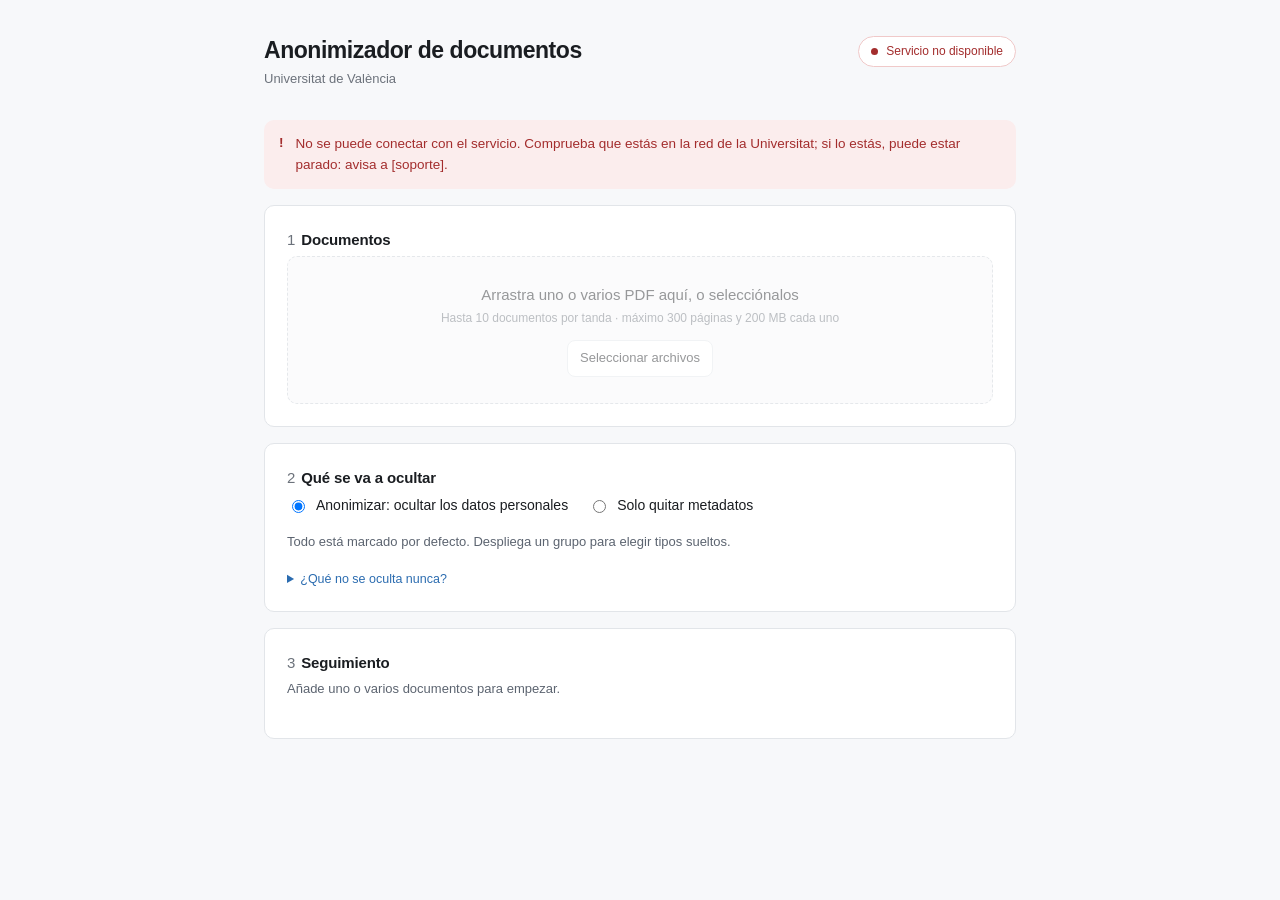
==== app/web/index.html @ 6a5a2639 "solo quitar metadatos, con aviso de contenido sin revisar y de firma digital" ====
<!DOCTYPE html>
<html lang="es">
<head>
<meta charset="utf-8">
<meta name="viewport" content="width=device-width, initial-scale=1">
<title>Anonimizador de documentos</title>
<link rel="stylesheet" href="styles.css">
</head>
<body>

<div class="wrap">

  <header>
    <div>
      <h1 id="titulo">Anonimizador de documentos</h1>
      <div class="org" id="organizacion">Universitat de València</div>
    </div>
    <div class="health" id="salud" role="status">
      <span class="dot"></span><span id="saludTexto">Comprobando el servicio…</span>
    </div>
  </header>

  <div class="banner down hidden" id="avisoServicio">
    <span class="mark">!</span><span id="avisoServicioTexto"></span>
  </div>

  <!-- 1 · Documentos -->
  <section class="card">
    <div class="card-head">
      <h2><span class="step">1</span>Documentos</h2>
      <span class="count" id="elegidos"></span>
    </div>
    <div class="drop" id="zona">
      <strong id="zonaTitulo">Arrastra uno o varios PDF aquí, o selecciónalos</strong>
      <small id="zonaLimites"></small>
      <div><button class="btn" id="elegir" type="button">Seleccionar archivos</button></div>
      <input type="file" id="ficheros" accept="application/pdf,.pdf" multiple hidden>
    </div>
    <div class="fichas hidden" id="fichas"></div>
    <div class="rechazos hidden" id="rechazos"></div>
    <div class="banner warn hidden" id="avisoTanda">
      <span class="mark">i</span><span id="avisoTandaTexto"></span>
    </div>
  </section>

  <!-- 2 · Qué se va a ocultar -->
  <section class="card">
    <div class="card-head">
      <h2><span class="step">2</span>Qué se va a ocultar</h2>
      <span class="count" id="activos"></span>
    </div>
    <div class="tratamiento" role="radiogroup" aria-labelledby="tratamientoTitulo">
      <span class="sr" id="tratamientoTitulo"></span>
      <label><input type="radio" name="tratamiento" id="tratAnonimizar" value="anonymize" checked>
        <span id="tratAnonimizarTexto"></span></label>
      <label><input type="radio" name="tratamiento" id="tratMetadatos" value="metadata_only">
        <span id="tratMetadatosTexto"></span></label>
    </div>
    <div class="banner warn hidden" id="avisoMetadatos">
      <span class="mark">!</span><span id="avisoMetadatosTexto"></span>
    </div>
    <div id="paraAnonimizar">
    <p class="hint" id="ayudaTipos"></p>
    <div id="grupos"></div>
    <p class="visibles hidden" id="visibles"></p>
    <details class="nunca">
      <summary id="nuncaTitulo"></summary>
      <ul id="nuncaLista"></ul>
    </details>
    </div>
    <div class="applies hidden" id="seAplica"></div>
  </section>

  <!-- 3 · Seguimiento -->
  <section class="card">
    <div class="card-head"><h2><span class="step">3</span>Seguimiento</h2></div>

    <p class="hint" id="vacio"></p>

    <div id="seguimiento" class="hidden">
      <div class="summary" id="resumen"></div>
      <div class="current hidden" id="enCurso">
        <div class="top"><span id="enCursoTexto"></span><span class="sub" id="enCursoPorcentaje"></span></div>
        <div class="bar"><i id="barra"></i></div>
      </div>
      <div class="banner warn hidden" id="avisoCola">
        <span class="mark">i</span><span id="avisoColaTexto"></span>
      </div>
      <div id="lista"></div>
      <div class="retention hidden"><span>&#9432;</span><span id="retencion"></span></div>
    </div>

    <div class="acciones-pie">
      <button class="btn primary hidden" id="anonimizar" type="button">Anonimizar</button>
    </div>
  </section>

</div>

<div class="toast hidden" id="aviso" role="status">
  <span class="mark warnmark">!</span>
  <span class="spacer">
    <span class="t" id="avisoTitulo"></span>
    <span class="s" id="avisoTexto"></span>
  </span>
  <button class="x" id="avisoCerrar" type="button" aria-label="Cerrar aviso">&times;</button>
</div>

<div class="overlay hidden" id="confirmacion">
  <div class="dialog" role="dialog" aria-modal="true" aria-labelledby="confTitulo">
    <h3 id="confTitulo"></h3>
    <p id="confTexto"></p>
    <div class="acts">
      <button class="btn" id="confNo" type="button">Cancelar</button>
      <button class="btn danger-solid" id="confSi" type="button">Eliminar</button>
    </div>
  </div>
</div>

<script type="module" src="js/main.js"></script>
</body>
</html>
---- app/web/styles.css ----
/*
 * Aspecto de la interfaz.
 *
 * Sigue la referencia visual acordada: fondo claro, tarjetas de borde fino,
 * mucho aire y color solo donde significa algo —azul en lo editable, verde en
 * lo terminado, ámbar en lo que hay que revisar, rojo en lo destructivo—.
 * Tipografía del sistema: la red del ayuntamiento puede no tener salida a
 * internet, y así no se pide nada a terceros desde los equipos municipales.
 *
 * Contraste WCAG AA: todo texto llega a 4,5:1 sobre su fondo (--faint era
 * #8A9099, 3,0:1) y el borde de la casilla sin marcar a 3:1 (era #C7CDD4, 1,6:1).
 */
:root{
  --ink:#1A1D21; --muted:#5C6470; --faint:#6C727B; --line:#E2E5E9;
  --page:#F7F8FA; --card:#FFFFFF;
  --accent:#2B6CB0; --accent-soft:#EBF2F9;
  --ok:#2F6B3A; --ok-soft:#EAF2EC;
  --warn:#8A5A00; --warn-soft:#FBF3E4;
  --danger:#A32D2D; --danger-soft:#FBEDED;
  --radius:10px;
  --sans:-apple-system,BlinkMacSystemFont,"Segoe UI",Roboto,"Helvetica Neue",Arial,sans-serif;
}
*{box-sizing:border-box}
body{margin:0;background:var(--page);color:var(--ink);font-family:var(--sans);font-size:15px;line-height:1.6;-webkit-font-smoothing:antialiased}
.wrap{max-width:800px;margin:0 auto;padding:36px 24px 96px}
.hidden{display:none!important}

header{display:flex;align-items:flex-start;justify-content:space-between;gap:20px;margin-bottom:30px}
h1{font-size:23px;font-weight:600;letter-spacing:-0.02em;margin:0;line-height:1.25}
.org{font-size:13px;color:var(--faint);margin-top:4px}
.health{display:flex;align-items:center;gap:8px;border:1px solid var(--line);background:#fff;border-radius:20px;padding:5px 12px;font-size:12px;color:var(--muted);white-space:nowrap}
.dot{width:7px;height:7px;border-radius:50%;background:var(--ok);flex:none}
.health.warn{border-color:#EBD9B0;color:var(--warn)}
.health.warn .dot{background:var(--warn)}
.health.down{border-color:#F0C9C9;color:var(--danger)}
.health.down .dot{background:var(--danger)}

.card{background:var(--card);border:1px solid var(--line);border-radius:var(--radius);padding:22px;margin-bottom:16px}
.card-head{display:flex;align-items:baseline;justify-content:space-between;gap:12px;margin-bottom:4px}
h2{font-size:15px;font-weight:600;margin:0;letter-spacing:-0.01em}
.step{color:var(--faint);font-weight:400;margin-right:6px}
.count{font-size:12px;color:var(--faint);white-space:nowrap}
.hint{font-size:13px;color:var(--muted);margin:0 0 16px}
.tratamiento{display:flex;flex-wrap:wrap;gap:8px 20px;margin:0 0 16px;font-size:14px}
.tratamiento label{display:flex;gap:8px;align-items:center;cursor:pointer}
.tratamiento input:focus-visible{outline:2px solid var(--accent, currentColor);outline-offset:2px}
.sr{position:absolute;width:1px;height:1px;overflow:hidden;clip:rect(0 0 0 0);white-space:nowrap}
#avisoMetadatos{margin:0 0 16px}

.drop{border:1px dashed #C7CDD4;border-radius:var(--radius);background:var(--page);padding:26px 16px;text-align:center}
.drop strong{display:block;font-weight:500;font-size:15px}
.drop small{color:var(--faint);font-size:12px;display:block;margin:2px 0 12px}
.drop.dragging{border-color:var(--accent);background:var(--accent-soft)}
.drop.disabled{opacity:.45;pointer-events:none}

.banner{border-radius:var(--radius);padding:13px 15px;display:flex;gap:12px;align-items:flex-start;font-size:13.5px;margin:16px 0 0}
.banner.down{background:var(--danger-soft);color:var(--danger);margin:0 0 16px}
.banner.warn{background:var(--warn-soft);color:var(--warn)}
.banner b{font-weight:600}
.mark{flex:none;font-weight:700;line-height:1.5}
.warnmark{color:var(--warn)}

/* Tipos de dato */
.grp{border-bottom:1px solid var(--line)}
.grp:last-of-type{border-bottom:0}
.grp-head{display:flex;align-items:flex-start;gap:11px;padding:12px 0;cursor:pointer;user-select:none}
.grp-head:focus-visible,.row:focus-visible,.btn:focus-visible,summary:focus-visible{outline:2px solid var(--accent);outline-offset:2px}
.grp-body{padding:2px 0 14px 27px}
.row{display:flex;align-items:flex-start;gap:11px;padding:7px 0;cursor:pointer}
.tick{flex:none;width:16px;height:16px;border-radius:4px;background:var(--accent);position:relative;margin-top:3px}
.tick::after{content:"";position:absolute;left:5px;top:2px;width:4px;height:8px;border:solid #fff;border-width:0 1.5px 1.5px 0;transform:rotate(45deg)}
.tick.off{background:#fff;border:1.5px solid #8F959C}
.tick.off::after{display:none}
.tick.mixed::after{left:3px;top:6.5px;width:8px;height:0;border-width:0 0 1.5px 0;transform:none}
.grp-name{font-size:14px;font-weight:500}
.type-name{font-size:13.5px}
.row.off .type-name{color:var(--muted)}
.desc{font-size:12px;color:var(--faint);line-height:1.5;margin-top:1px;display:block}
.chev{flex:none;color:var(--faint);font-size:11px;margin-top:5px}
.grp.open .chev{transform:rotate(180deg)}
.n{flex:none;font-size:12px;color:var(--faint);margin-top:3px}
.spacer{flex:1;min-width:0}
.qr-warn{margin:4px 0 6px 27px;font-size:12.5px;background:var(--warn-soft);color:var(--warn);border-radius:8px;padding:9px 12px;line-height:1.55}
.visibles{font-size:12.5px;color:var(--warn);background:var(--warn-soft);border-radius:8px;padding:9px 12px;margin:14px 0 0}
.applies{display:flex;gap:8px;align-items:center;font-size:12.5px;color:var(--muted);border-top:1px solid var(--line);margin-top:14px;padding-top:13px}
.nunca{margin-top:14px;font-size:12.5px;color:var(--muted)}
.nunca summary{cursor:pointer;color:var(--accent)}
.nunca ul{margin:8px 0 0;padding-left:20px}

/* Fichas de los documentos elegidos (paso 1) */
.fichas{display:flex;flex-wrap:wrap;gap:14px;margin-top:16px}
.ficha{position:relative;width:104px;display:flex;flex-direction:column;align-items:center;gap:6px}
.ficha .hoja{width:56px;height:70px;flex:none}
.ficha .nombre{font-size:12px;line-height:1.35;text-align:center;width:100%;
  display:-webkit-box;-webkit-line-clamp:2;-webkit-box-orient:vertical;overflow:hidden;word-break:break-word}
.ficha .peso{font-size:11px;color:var(--faint)}
.ficha .motivo{font-size:11px;color:var(--danger);line-height:1.35;text-align:center}
.ficha .quitar{position:absolute;top:-6px;right:2px;width:20px;height:20px;border-radius:50%;
  border:1px solid var(--line);background:#fff;color:var(--muted);font-size:13px;line-height:1;
  cursor:pointer;display:none;padding:0}
.ficha:hover .quitar,.ficha .quitar:focus-visible{display:block}
.ficha .quitar:hover{color:var(--danger);border-color:#F0C9C9}
.ficha .progreso{width:100%;height:4px;background:var(--line);border-radius:2px;overflow:hidden}
.ficha .progreso>i{display:block;height:100%;background:var(--accent);width:0}
.ficha.err .nombre{color:var(--danger)}

.rechazos{margin-top:14px;display:flex;flex-direction:column;gap:10px}
.rechazo{background:var(--danger-soft);border-radius:var(--radius);padding:12px 15px;font-size:13px;line-height:1.5}
.rechazo b{display:block;font-weight:600;color:var(--danger)}
.rechazo .fich{color:var(--muted);font-size:12px}

/* Seguimiento */
.summary{font-size:13px;color:var(--muted);margin-bottom:14px}
.current{background:var(--page);border-radius:var(--radius);padding:14px 16px;margin-bottom:14px}
.current .top{display:flex;justify-content:space-between;gap:12px;font-size:14px}
.current .sub{color:var(--faint);font-size:13px}
.bar{height:5px;background:var(--line);border-radius:3px;overflow:hidden;margin-top:10px}
.bar>i{display:block;height:100%;background:var(--accent);width:0}

.doc{display:flex;align-items:center;gap:13px;padding:13px 0;border-bottom:1px solid var(--line)}
.doc:last-child{border-bottom:0}
.ico{flex:none;width:30px;height:30px;border-radius:7px;display:flex;align-items:center;justify-content:center;font-size:13px;font-weight:700}
.ico.done{background:var(--ok-soft);color:var(--ok)}
.ico.part{background:var(--warn-soft);color:var(--warn)}
.ico.run{background:var(--accent-soft);color:var(--accent)}
.ico.wait{background:var(--page);color:var(--faint);border:1px solid var(--line)}
.ico.err{background:var(--danger-soft);color:var(--danger)}
.doc .meta{flex:1;min-width:0}
.doc .name{font-size:14px;white-space:nowrap;overflow:hidden;text-overflow:ellipsis;display:block}
.doc .st{font-size:12.5px;color:var(--muted);margin-top:1px;display:block}
.doc .st.part{color:var(--warn)}
.doc .st.err{color:var(--danger)}
.doc .st.run{color:var(--accent)}
.doc .note{font-size:12px;color:var(--warn);margin-top:3px;display:block}
.acts{display:flex;gap:6px;flex:none}

.btn{font:inherit;font-size:13px;padding:7px 12px;border:1px solid var(--line);background:#fff;border-radius:8px;cursor:pointer;color:var(--ink);white-space:nowrap}
.btn:hover{background:var(--page)}
.btn.primary{background:var(--ink);color:#fff;border-color:var(--ink)}
.btn.primary:hover{background:#33373d}
.btn.danger{color:var(--danger);border-color:#F0C9C9}
.btn.danger:hover{background:var(--danger-soft)}
.btn[disabled]{opacity:.5;cursor:default}
.btn.danger-solid{background:var(--danger);color:#fff;border-color:var(--danger)}
.acciones-pie{margin-top:16px;display:flex;justify-content:flex-end}
.retention{font-size:12.5px;color:var(--muted);margin-top:16px;display:flex;gap:8px}

.toast{position:fixed;right:20px;bottom:20px;max-width:360px;background:#fff;border:1px solid var(--line);border-left:3px solid var(--warn);border-radius:10px;box-shadow:0 8px 24px rgba(20,24,30,.12);padding:14px 16px;display:flex;gap:12px;align-items:flex-start;font-size:13px;z-index:10}
.toast .t{font-weight:600;color:var(--ink);display:block}
.toast .s{color:var(--muted);margin-top:2px;line-height:1.5;display:block}
.toast .x{flex:none;border:0;background:none;font-size:18px;line-height:1;color:var(--faint);cursor:pointer;padding:0 2px}

.overlay{position:fixed;inset:0;background:rgba(20,24,30,.35);display:flex;align-items:center;justify-content:center;padding:20px;z-index:20}
.dialog{background:#fff;border-radius:12px;max-width:420px;width:100%;padding:22px}
.dialog h3{margin:0 0 8px;font-size:16px;font-weight:600}
.dialog p{margin:0 0 18px;font-size:13.5px;color:var(--muted)}
.dialog .acts{justify-content:flex-end}

@media (max-width:600px){
  .wrap{padding:24px 16px 96px}
  header{flex-direction:column}
  .doc{flex-wrap:wrap}
  .acts{width:100%;padding-left:43px}
  .toast{left:16px;right:16px;max-width:none}
}
@media (prefers-reduced-motion:reduce){*{transition:none!important}}
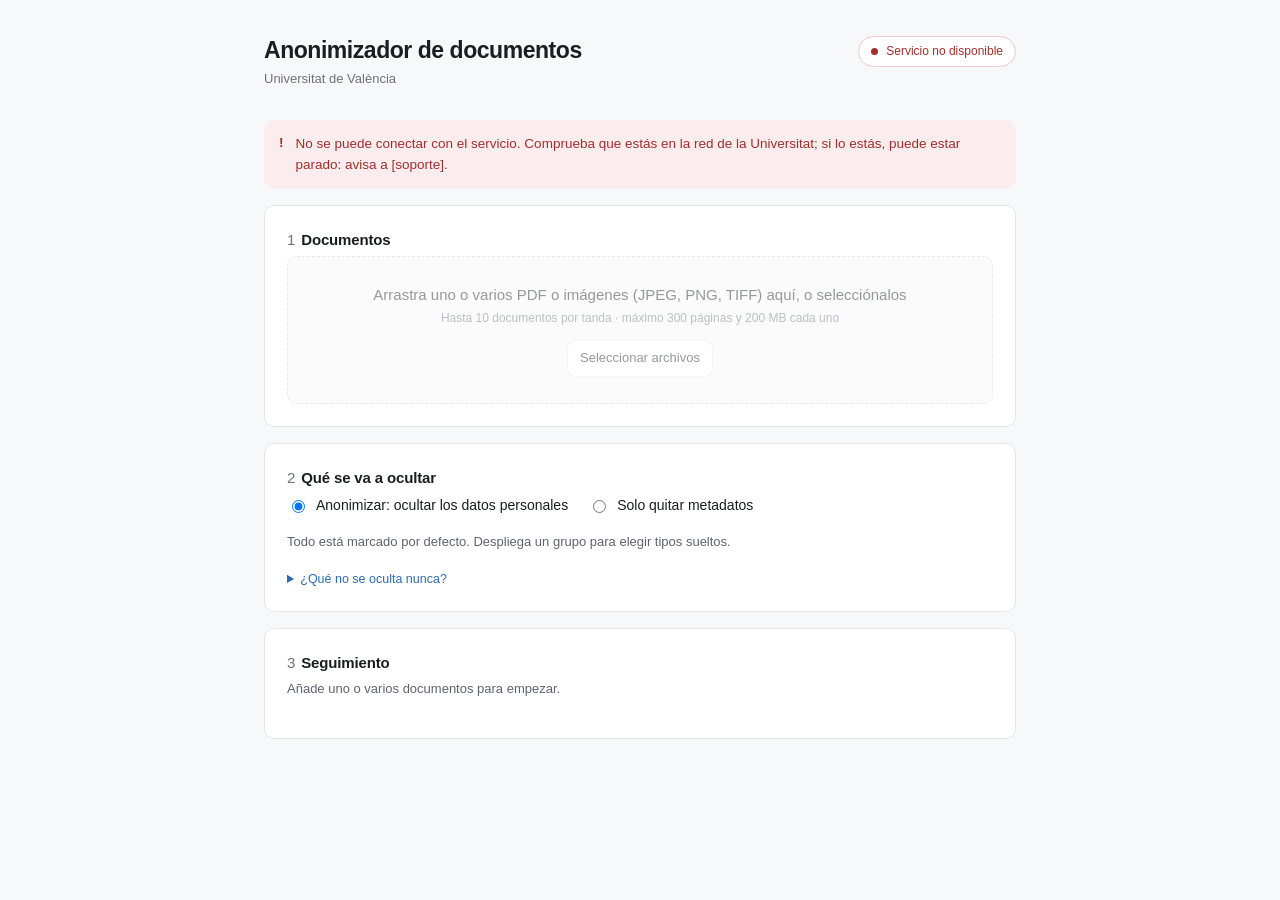
==== commit 4262e3c0: "imagenes JPEG, PNG y TIFF: salen en su formato, por el camino escaneado y sin metadatos" ====
--- a/app/web/index.html
+++ b/app/web/index.html
@@ -31,10 +31,10 @@
       <span class="count" id="elegidos"></span>
     </div>
     <div class="drop" id="zona">
-      <strong id="zonaTitulo">Arrastra uno o varios PDF aquí, o selecciónalos</strong>
+      <strong id="zonaTitulo">Arrastra uno o varios PDF o imágenes aquí, o selecciónalos</strong>
       <small id="zonaLimites"></small>
       <div><button class="btn" id="elegir" type="button">Seleccionar archivos</button></div>
-      <input type="file" id="ficheros" accept="application/pdf,.pdf" multiple hidden>
+      <input type="file" id="ficheros" accept="application/pdf,.pdf,image/jpeg,.jpg,.jpeg,image/png,.png,image/tiff,.tif,.tiff" multiple hidden>
     </div>
     <div class="fichas hidden" id="fichas"></div>
     <div class="rechazos hidden" id="rechazos"></div>
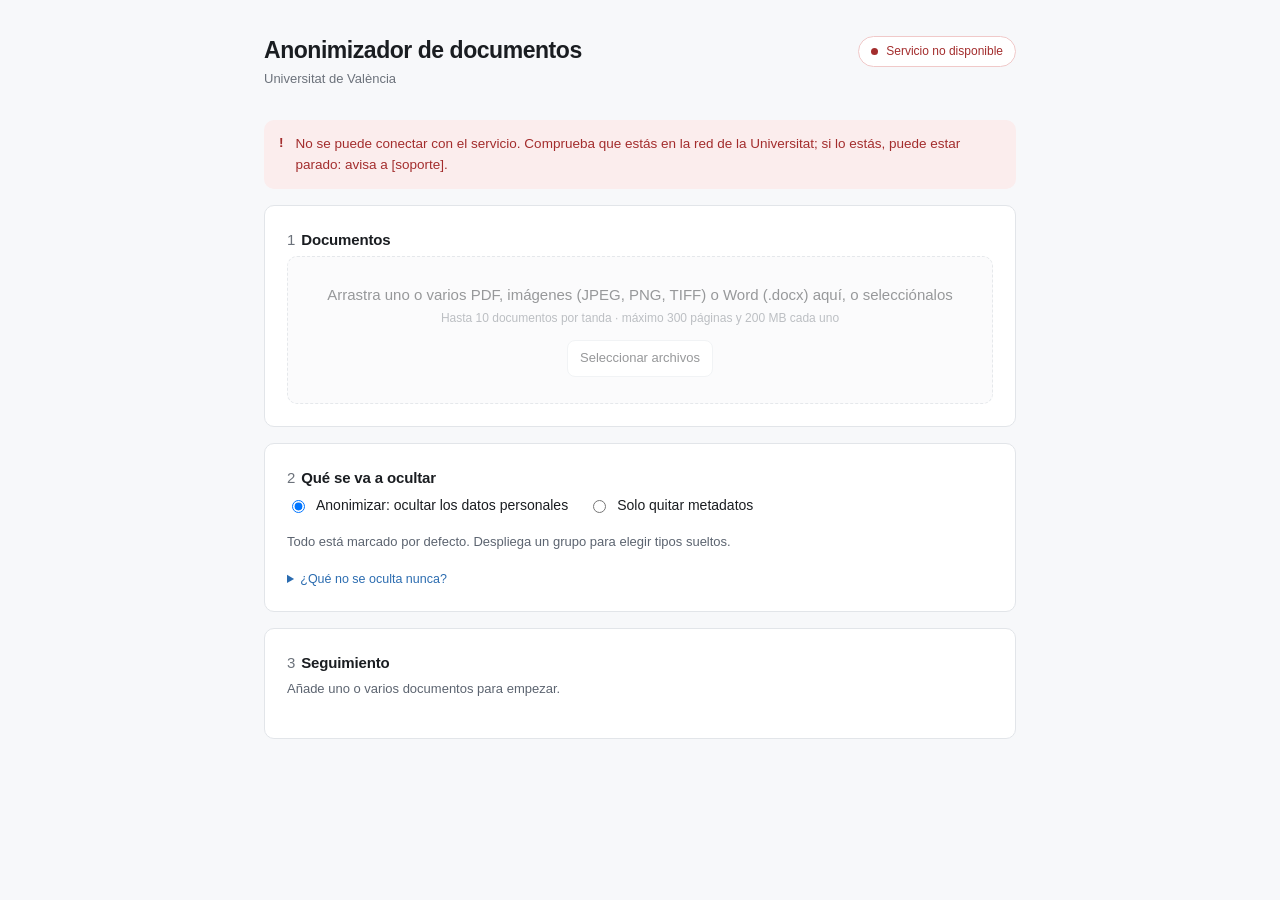
==== commit 1575e1e8: "documentos de Word: el dato se sustituye por su tipo; limpieza, imagenes incrustadas, informe y corp" ====
--- a/app/web/index.html
+++ b/app/web/index.html
@@ -31,10 +31,10 @@
       <span class="count" id="elegidos"></span>
     </div>
     <div class="drop" id="zona">
-      <strong id="zonaTitulo">Arrastra uno o varios PDF o imágenes aquí, o selecciónalos</strong>
+      <strong id="zonaTitulo">Arrastra uno o varios PDF, imágenes o Word aquí, o selecciónalos</strong>
       <small id="zonaLimites"></small>
       <div><button class="btn" id="elegir" type="button">Seleccionar archivos</button></div>
-      <input type="file" id="ficheros" accept="application/pdf,.pdf,image/jpeg,.jpg,.jpeg,image/png,.png,image/tiff,.tif,.tiff" multiple hidden>
+      <input type="file" id="ficheros" accept="application/pdf,.pdf,image/jpeg,.jpg,.jpeg,image/png,.png,image/tiff,.tif,.tiff,application/vnd.openxmlformats-officedocument.wordprocessingml.document,.docx,.doc" multiple hidden>
     </div>
     <div class="fichas hidden" id="fichas"></div>
     <div class="rechazos hidden" id="rechazos"></div>
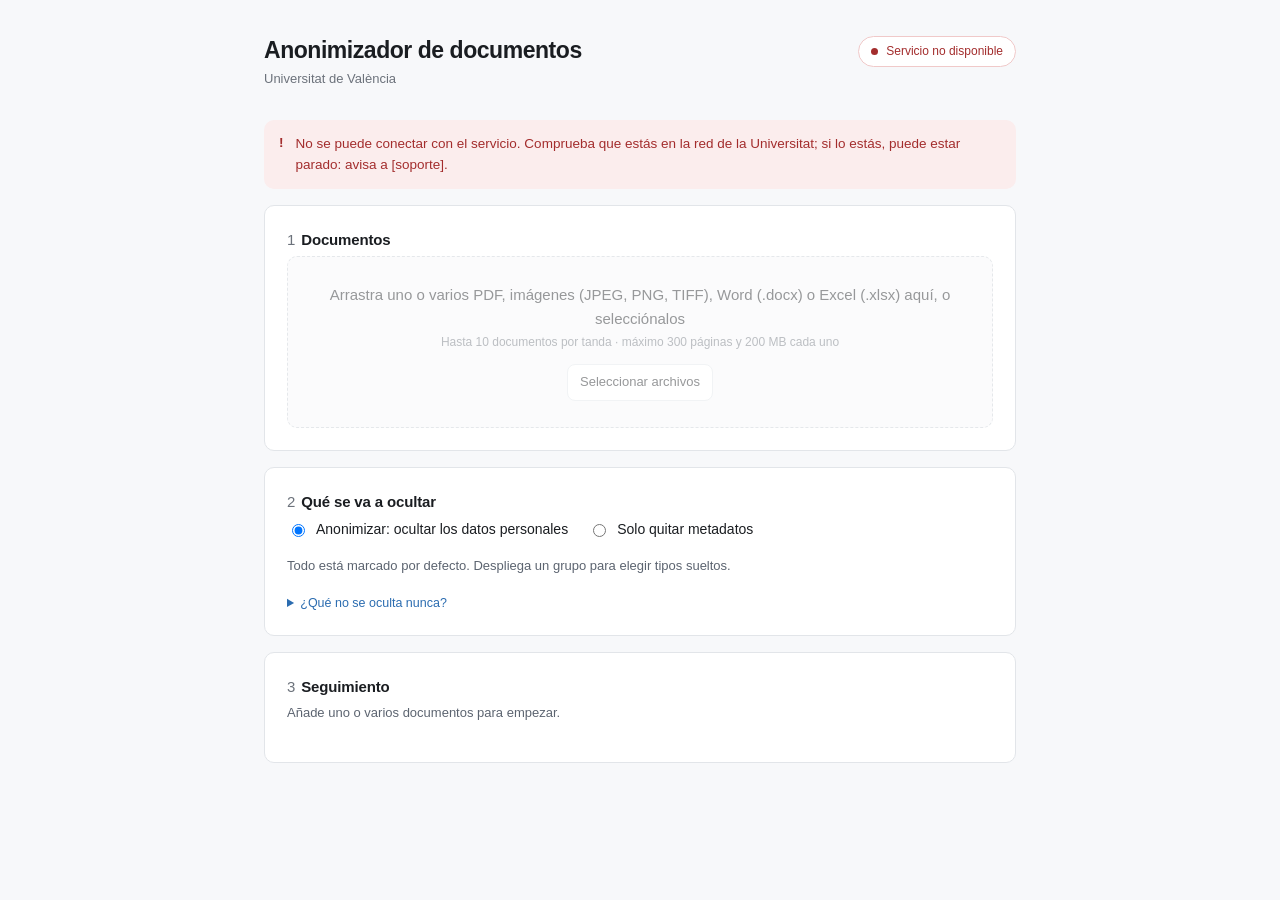
==== commit 6ebc45c8: "hojas de Excel: la columna personal conserva su cabecera y lleva el marcador; tablas dinamicas fuera" ====
--- a/app/web/index.html
+++ b/app/web/index.html
@@ -31,10 +31,10 @@
       <span class="count" id="elegidos"></span>
     </div>
     <div class="drop" id="zona">
-      <strong id="zonaTitulo">Arrastra uno o varios PDF, imágenes o Word aquí, o selecciónalos</strong>
+      <strong id="zonaTitulo">Arrastra uno o varios PDF, imágenes, Word o Excel aquí, o selecciónalos</strong>
       <small id="zonaLimites"></small>
       <div><button class="btn" id="elegir" type="button">Seleccionar archivos</button></div>
-      <input type="file" id="ficheros" accept="application/pdf,.pdf,image/jpeg,.jpg,.jpeg,image/png,.png,image/tiff,.tif,.tiff,application/vnd.openxmlformats-officedocument.wordprocessingml.document,.docx,.doc" multiple hidden>
+      <input type="file" id="ficheros" accept="application/pdf,.pdf,image/jpeg,.jpg,.jpeg,image/png,.png,image/tiff,.tif,.tiff,application/vnd.openxmlformats-officedocument.wordprocessingml.document,.docx,.doc,application/vnd.openxmlformats-officedocument.spreadsheetml.sheet,.xlsx,.xls" multiple hidden>
     </div>
     <div class="fichas hidden" id="fichas"></div>
     <div class="rechazos hidden" id="rechazos"></div>
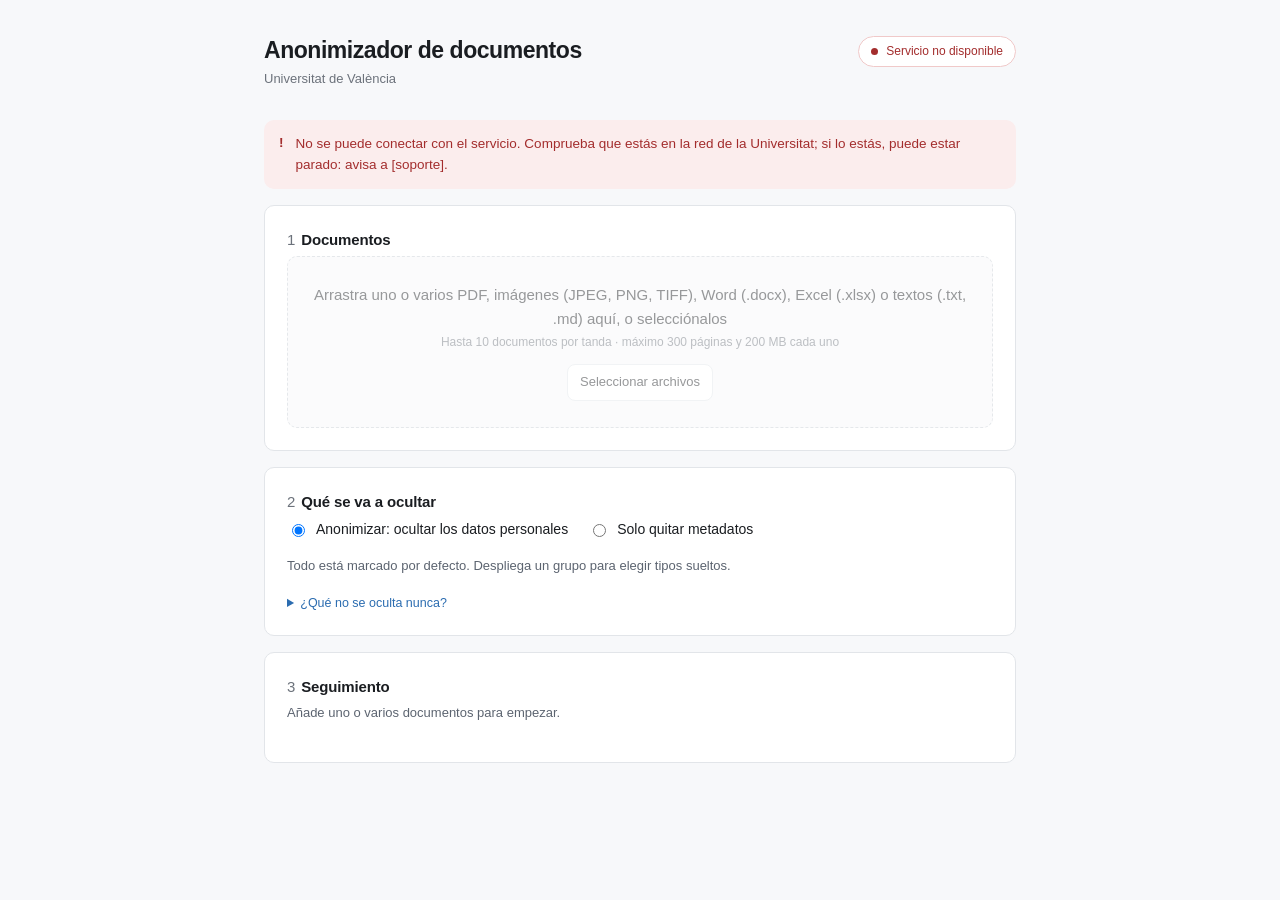
==== commit 6921b6b4: "texto plano y Markdown: anonimizar y solo quitar metadatos, en su codificacion y respetando la sinta" ====
--- a/app/web/index.html
+++ b/app/web/index.html
@@ -31,10 +31,10 @@
       <span class="count" id="elegidos"></span>
     </div>
     <div class="drop" id="zona">
-      <strong id="zonaTitulo">Arrastra uno o varios PDF, imágenes, Word o Excel aquí, o selecciónalos</strong>
+      <strong id="zonaTitulo">Arrastra uno o varios PDF, imágenes, Word, Excel o textos aquí, o selecciónalos</strong>
       <small id="zonaLimites"></small>
       <div><button class="btn" id="elegir" type="button">Seleccionar archivos</button></div>
-      <input type="file" id="ficheros" accept="application/pdf,.pdf,image/jpeg,.jpg,.jpeg,image/png,.png,image/tiff,.tif,.tiff,application/vnd.openxmlformats-officedocument.wordprocessingml.document,.docx,.doc,application/vnd.openxmlformats-officedocument.spreadsheetml.sheet,.xlsx,.xls" multiple hidden>
+      <input type="file" id="ficheros" accept="application/pdf,.pdf,image/jpeg,.jpg,.jpeg,image/png,.png,image/tiff,.tif,.tiff,application/vnd.openxmlformats-officedocument.wordprocessingml.document,.docx,.doc,application/vnd.openxmlformats-officedocument.spreadsheetml.sheet,.xlsx,.xls,text/plain,.txt,text/markdown,.md,.markdown" multiple hidden>
     </div>
     <div class="fichas hidden" id="fichas"></div>
     <div class="rechazos hidden" id="rechazos"></div>
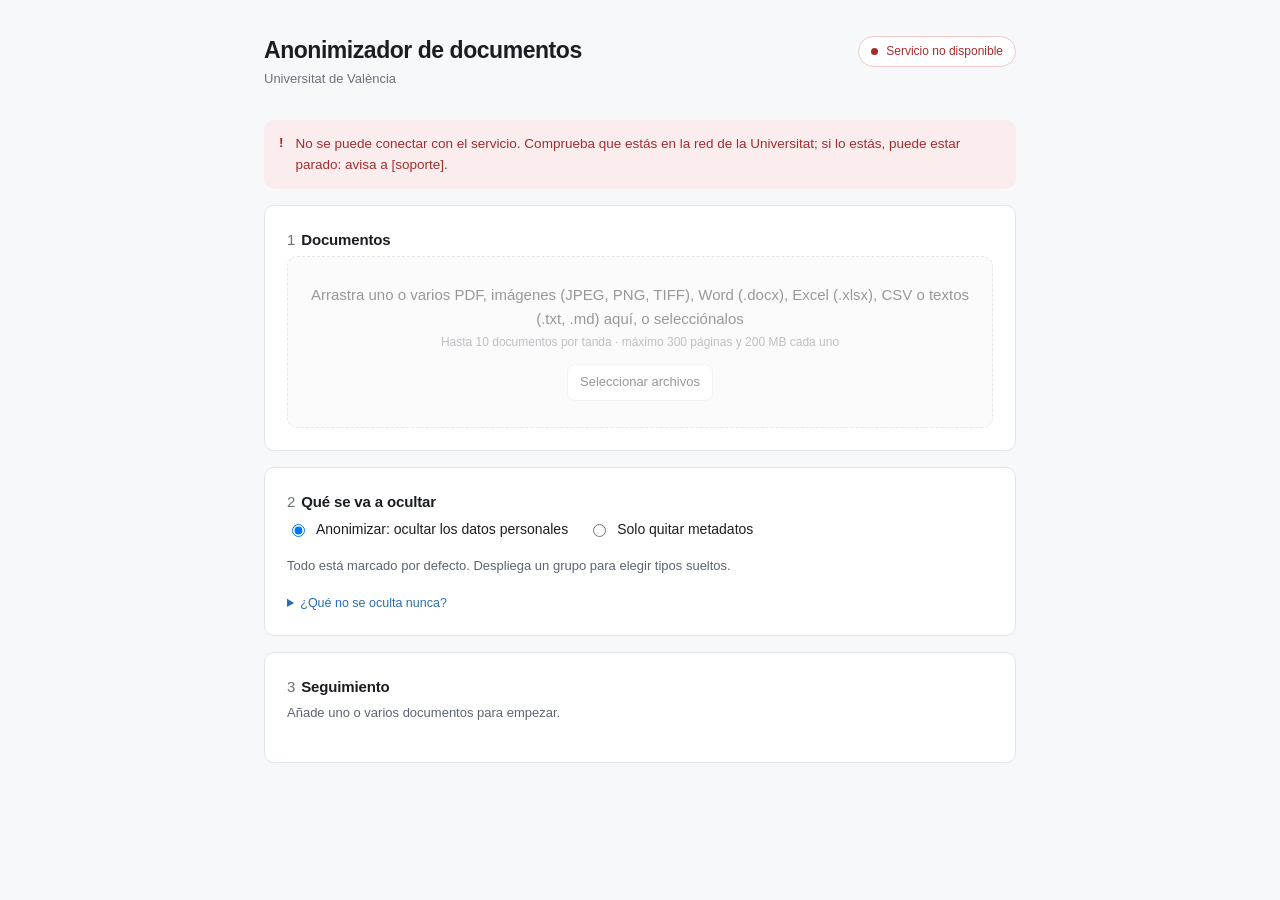
==== commit 43556271: "CSV: anonimizar por columnas con la logica del Excel y devolver el mismo CSV" ====
--- a/app/web/index.html
+++ b/app/web/index.html
@@ -24,6 +24,12 @@
     <span class="mark">!</span><span id="avisoServicioTexto"></span>
   </div>
 
+  <nav class="tabs hidden" id="pestanas" role="tablist">
+    <button class="tab on" id="tabAnonimizar" type="button" role="tab" aria-selected="true"></button>
+    <button class="tab" id="tabRecuperar" type="button" role="tab" aria-selected="false"></button>
+  </nav>
+
+  <div id="vistaAnonimizar">
   <!-- 1 · Documentos -->
   <section class="card">
     <div class="card-head">
@@ -31,10 +37,10 @@
       <span class="count" id="elegidos"></span>
     </div>
     <div class="drop" id="zona">
-      <strong id="zonaTitulo">Arrastra uno o varios PDF, imágenes, Word, Excel o textos aquí, o selecciónalos</strong>
+      <strong id="zonaTitulo">Arrastra uno o varios PDF, imágenes, Word, Excel, CSV o textos aquí, o selecciónalos</strong>
       <small id="zonaLimites"></small>
       <div><button class="btn" id="elegir" type="button">Seleccionar archivos</button></div>
-      <input type="file" id="ficheros" accept="application/pdf,.pdf,image/jpeg,.jpg,.jpeg,image/png,.png,image/tiff,.tif,.tiff,application/vnd.openxmlformats-officedocument.wordprocessingml.document,.docx,.doc,application/vnd.openxmlformats-officedocument.spreadsheetml.sheet,.xlsx,.xls,text/plain,.txt,text/markdown,.md,.markdown" multiple hidden>
+      <input type="file" id="ficheros" accept="application/pdf,.pdf,image/jpeg,.jpg,.jpeg,image/png,.png,image/tiff,.tif,.tiff,application/vnd.openxmlformats-officedocument.wordprocessingml.document,.docx,.doc,application/vnd.openxmlformats-officedocument.spreadsheetml.sheet,.xlsx,.xls,text/plain,.txt,text/markdown,.md,.markdown,text/csv,.csv" multiple hidden>
     </div>
     <div class="fichas hidden" id="fichas"></div>
     <div class="rechazos hidden" id="rechazos"></div>
@@ -55,6 +61,28 @@
         <span id="tratAnonimizarTexto"></span></label>
       <label><input type="radio" name="tratamiento" id="tratMetadatos" value="metadata_only">
         <span id="tratMetadatosTexto"></span></label>
+      <label class="hidden" id="tratSeudonimizarFila"><input type="radio" name="tratamiento" id="tratSeudonimizar" value="pseudonymize">
+        <span id="tratSeudonimizarTexto"></span></label>
+    </div>
+    <div class="hidden" id="paraSeudonimizar">
+      <p class="hint" id="ayudaSeudonimizar"></p>
+      <div class="banner warn"><span class="mark">!</span><span id="avisoSeudonimizarTexto"></span></div>
+      <div class="banner down hidden" id="avisoSinHttps"><span class="mark">!</span><span id="avisoSinHttpsTexto"></span></div>
+      <div class="claves">
+        <label for="clave" id="claveEtiqueta"></label>
+        <input type="password" id="clave" autocomplete="new-password" minlength="12"
+               aria-describedby="claveProgresoTexto claveNota">
+        <div class="clave-medidor">
+          <div class="clave-barra" id="claveBarra" role="progressbar" aria-labelledby="claveEtiqueta"
+               aria-valuemin="0" aria-valuemax="12" aria-valuenow="0"><i id="claveRelleno"></i></div>
+          <span class="clave-estado" id="claveProgresoTexto" aria-live="polite"></span>
+        </div>
+        <label for="clave2" id="clave2Etiqueta"></label>
+        <input type="password" id="clave2" autocomplete="new-password" minlength="12"
+               aria-describedby="clave2Estado">
+        <span class="clave-estado clave2-estado" id="clave2Estado" aria-live="polite"></span>
+        <p class="clave-nota" id="claveNota"></p>
+      </div>
     </div>
     <div class="banner warn hidden" id="avisoMetadatos">
       <span class="mark">!</span><span id="avisoMetadatosTexto"></span>
@@ -94,6 +122,58 @@
       <button class="btn primary hidden" id="anonimizar" type="button">Anonimizar</button>
     </div>
   </section>
+  </div>
+
+  <!-- Recuperar datos: texto con etiquetas + tabla + contraseña -->
+  <div id="vistaRecuperar" class="hidden">
+    <section class="card">
+      <div class="card-head"><h2><span class="step">1</span><span id="recTitulo1"></span></h2></div>
+      <p class="hint" id="recAyuda1"></p>
+      <textarea id="recTexto" rows="8"></textarea>
+      <div class="rec-fila hidden" id="recFicheroElegido">
+        <span id="recFicheroNombre"></span>
+        <button class="btn quitar" id="recQuitarFichero" type="button">&times;</button>
+      </div>
+      <div class="rec-fila">
+        <button class="btn" id="recElegirFichero" type="button"></button>
+        <input type="file" id="recFichero" accept=".txt,.md,.markdown,.docx,text/plain,text/markdown" hidden>
+      </div>
+    </section>
+    <section class="card">
+      <div class="card-head"><h2><span class="step">2</span><span id="recTitulo2"></span></h2></div>
+      <p class="hint" id="recAyuda2"></p>
+      <div class="rec-fila">
+        <button class="btn" id="recElegirTabla" type="button"></button>
+        <span id="recTablaNombre"></span>
+        <button class="btn quitar hidden" id="recQuitarTabla" type="button">&times;</button>
+        <input type="file" id="recTabla" accept=".tabla" hidden>
+      </div>
+    </section>
+    <section class="card">
+      <div class="card-head"><h2><span class="step">3</span><span id="recTitulo3"></span></h2></div>
+      <div class="claves">
+        <label for="recClave" id="recClaveEtiqueta"></label>
+        <input type="password" id="recClave" autocomplete="off">
+      </div>
+      <div class="banner down hidden" id="recError"><span class="mark">!</span><span id="recErrorTexto"></span></div>
+      <div class="acciones-pie">
+        <button class="btn primary" id="recLanzar" type="button" disabled></button>
+      </div>
+    </section>
+    <section class="card hidden" id="recResultado">
+      <div class="card-head"><h2 id="recTituloResultado"></h2></div>
+      <p class="rec-resumen" id="recResumen"></p>
+      <div class="rec-lista warn hidden" id="recNoResueltas"></div>
+      <div class="rec-lista hidden" id="recAlteradas"></div>
+      <div class="rec-lista quiet hidden" id="recNoUsadas"></div>
+      <pre class="rec-vista hidden" id="recVista"></pre>
+      <p class="hint hidden" id="recSinVista"></p>
+      <div class="acciones-pie">
+        <button class="btn" id="recCopiar" type="button"></button>
+        <button class="btn primary" id="recDescargar" type="button"></button>
+      </div>
+    </section>
+  </div>
 
 </div>
 
--- a/app/web/styles.css
+++ b/app/web/styles.css
@@ -164,3 +164,39 @@
   .toast{left:16px;right:16px;max-width:none}
 }
 @media (prefers-reduced-motion:reduce){*{transition:none!important}}
+
+/* Pestañas (solo si el servicio tiene la seudonimización activada) */
+.tabs{display:flex;gap:4px;border-bottom:1px solid var(--line);margin:0 0 16px}
+.tab{font:inherit;font-size:14px;background:none;border:0;border-bottom:2px solid transparent;padding:8px 14px;color:var(--muted);cursor:pointer;margin-bottom:-1px}
+.tab.on{color:var(--accent);border-bottom-color:var(--accent);font-weight:600}
+.tab:focus-visible{outline:2px solid var(--accent);outline-offset:2px}
+/* Contraseña de la tabla */
+.claves{display:grid;grid-template-columns:minmax(0,220px) minmax(0,320px);gap:8px 12px;align-items:center;margin:16px 0 0;font-size:14px}
+.claves input{font:inherit;padding:7px 10px;border:1px solid #C7CDD4;border-radius:6px;min-width:0}
+.claves input:focus-visible,#recTexto:focus-visible{outline:2px solid var(--accent);outline-offset:1px}
+.clave-nota{grid-column:1/-1;margin:0;font-size:13px;color:var(--muted)}
+.clave-medidor,.clave2-estado{grid-column:2;display:flex;align-items:center;gap:10px;margin-top:-2px}
+.clave-barra{flex:none;width:120px;height:6px;border-radius:3px;background:var(--line);overflow:hidden}
+.clave-barra i{display:block;height:100%;width:0;background:var(--accent);transition:width .15s}
+.clave-barra.lista i{background:var(--ok)}
+.clave-estado{font-size:13px;color:var(--muted)}
+.clave-estado.ok{color:var(--ok);font-weight:600}
+.clave-estado.mal{color:var(--danger);font-weight:600}
+@media (max-width:560px){.claves{grid-template-columns:1fr}.clave-medidor,.clave2-estado{grid-column:auto}}
+@media (prefers-reduced-motion:reduce){.clave-barra i{transition:none}}
+/* Recuperar datos */
+/* Se puede agrandar arrastrando la esquina, pero no encoger por debajo de unas ocho líneas. */
+#recTexto{width:100%;box-sizing:border-box;font:inherit;font-size:14px;padding:10px;border:1px solid #C7CDD4;border-radius:var(--radius);resize:vertical;min-height:12rem}
+.btn.quitar{padding:2px 10px;font-size:16px;line-height:1.4}
+.rec-fila{display:flex;flex-wrap:wrap;gap:10px;align-items:center;margin-top:10px;font-size:14px;color:var(--muted)}
+.rec-resumen{margin:8px 0 0;font-weight:600;color:var(--ok)}
+.rec-resumen.warn{color:var(--warn)}
+.rec-lista{margin-top:12px;padding:11px 14px;border-radius:var(--radius);background:var(--accent-soft);font-size:13.5px}
+.rec-lista.warn{background:var(--warn-soft);color:var(--warn)}
+.rec-lista.quiet{background:var(--page);color:var(--muted)}
+.rec-lista ul{margin:4px 0 0;padding-left:20px}
+.rec-vista{margin:14px 0 0;padding:14px;background:var(--page);border:1px solid var(--line);border-radius:var(--radius);white-space:pre-wrap;overflow-wrap:anywhere;font-family:inherit;font-size:14px;max-height:420px;overflow:auto}
+/* Resultado seudonimizado: más botones de los que caben junto al texto; van debajo. */
+.doc.wide{flex-wrap:wrap}
+.doc.wide .meta{flex:1 1 60%}
+.doc.wide .acts{width:100%;flex-wrap:wrap;padding-left:43px}
